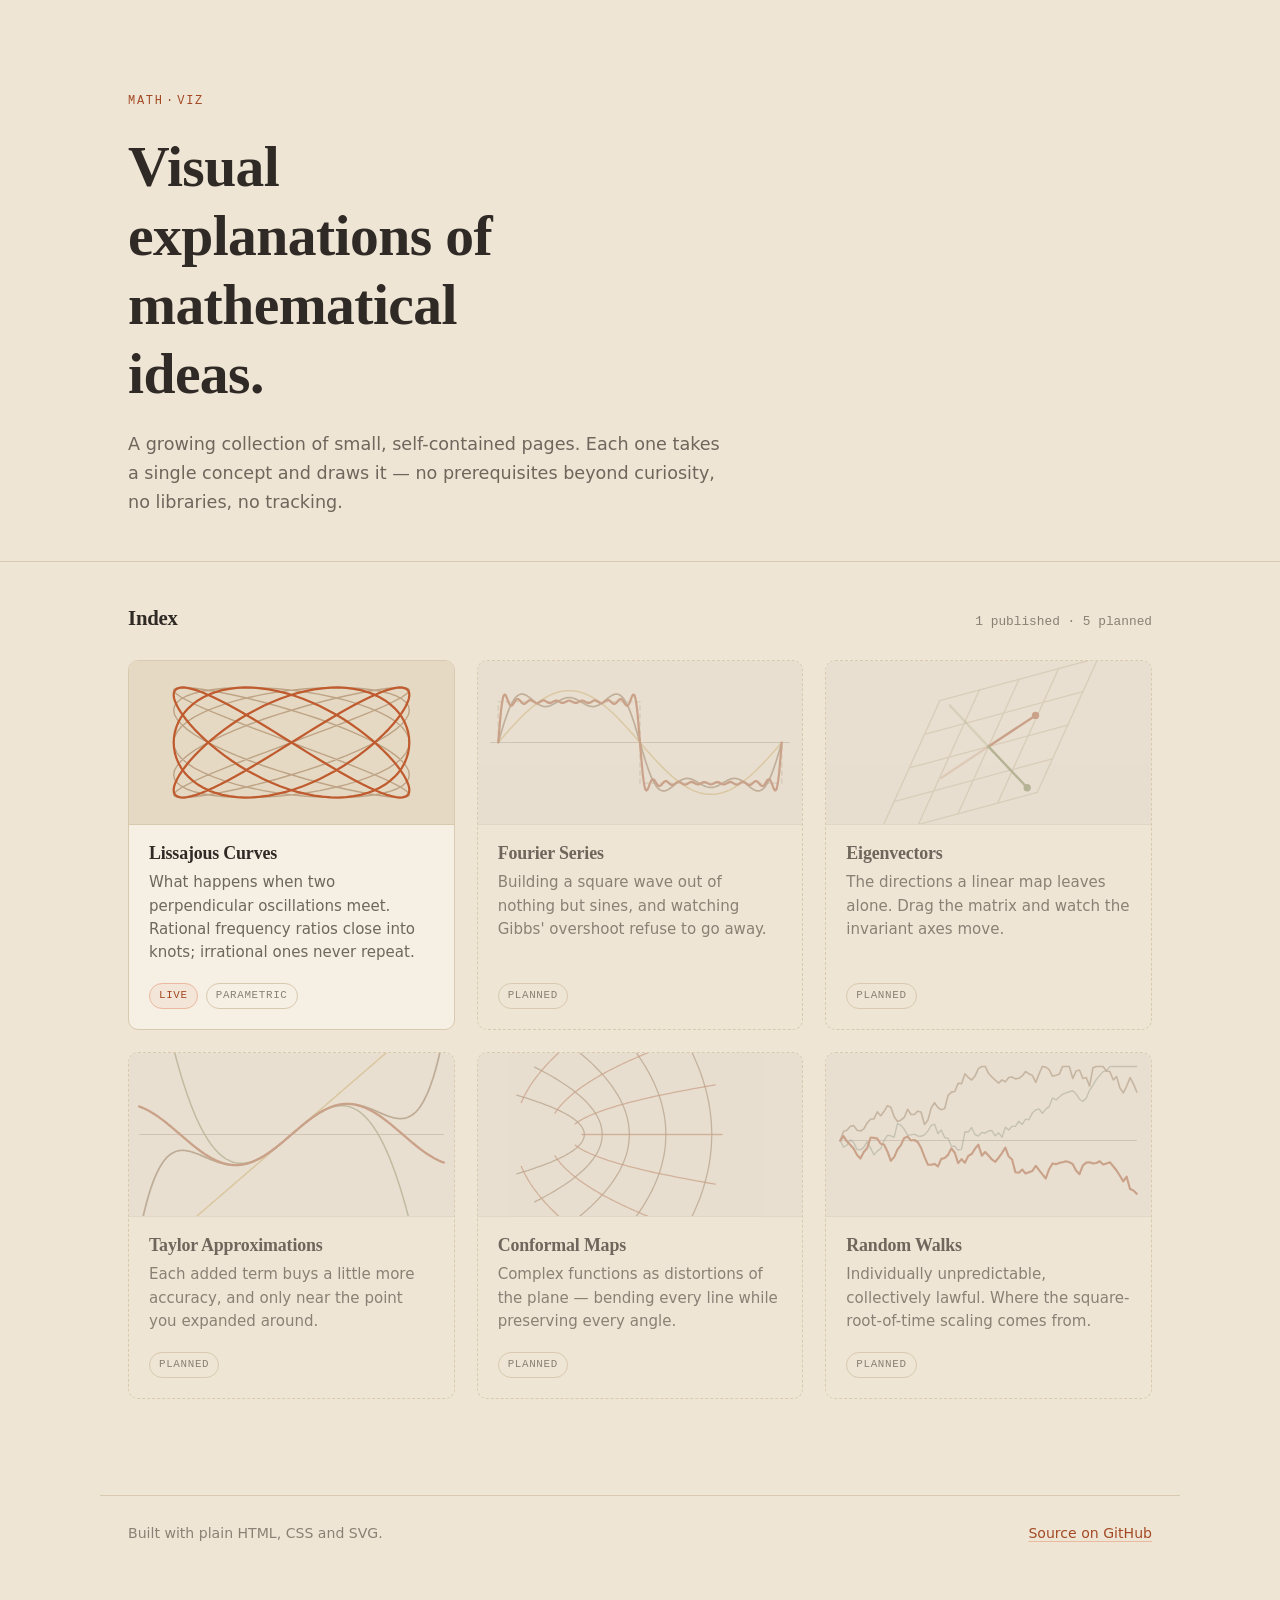
==== index.html @ d93e888b "Landing page, shared earth-tone theme, and first visualization Sets up the collection: a landing pag" ====
<!doctype html>
<html lang="en">
  <head>
    <meta charset="utf-8" />
    <meta name="viewport" content="width=device-width, initial-scale=1" />
    <title>math-viz — visual explanations of mathematical ideas</title>
    <meta
      name="description"
      content="A small collection of interactive visualizations of mathematical concepts."
    />
    <link rel="stylesheet" href="assets/theme.css" />
    <link
      rel="icon"
      href="data:image/svg+xml,<svg xmlns='http://www.w3.org/2000/svg' viewBox='0 0 32 32'><rect width='32' height='32' rx='7' fill='%23efe5d5'/><circle cx='16' cy='16' r='7.5' fill='none' stroke='%23bf5b2e' stroke-width='2.5'/></svg>"
    />
    <style>
      /* ---- masthead ---- */
      /* Use padding-block throughout: these elements are also .page, and a
         padding shorthand here would wipe out its horizontal gutter. */
      .masthead {
        padding-block: 92px 44px;
      }
      .eyebrow {
        font-family: var(--font-mono);
        font-size: 0.75rem;
        letter-spacing: 0.14em;
        text-transform: uppercase;
        color: var(--clay-600);
        margin: 0 0 20px;
      }
      .masthead h1 {
        font-size: clamp(2.4rem, 5.5vw, 3.6rem);
        max-width: 16ch;
      }
      .lede {
        max-width: 54ch;
        margin: 22px 0 0;
        font-size: 1.1rem;
        color: var(--ink-500);
      }

      .rule {
        border: 0;
        border-top: var(--border);
        margin: 0;
      }

      /* ---- index ---- */
      .index {
        padding-block: 44px 96px;
      }
      .section-head {
        display: flex;
        align-items: baseline;
        justify-content: space-between;
        gap: 16px;
        margin-bottom: 28px;
      }
      .section-head h2 {
        font-size: 1.3rem;
      }
      .count {
        font-family: var(--font-mono);
        font-size: 0.8rem;
        color: var(--ink-400);
      }

      .grid {
        display: grid;
        grid-template-columns: repeat(auto-fill, minmax(288px, 1fr));
        gap: 22px;
        list-style: none;
        margin: 0;
        padding: 0;
      }

      .card {
        display: flex;
        flex-direction: column;
        height: 100%;
        background: var(--sand-100);
        border: var(--border);
        border-radius: var(--radius);
        overflow: hidden;
        text-decoration: none;
        color: inherit;
        transition: border-color 140ms ease, box-shadow 140ms ease;
      }
      a.card:hover {
        border-color: var(--clay-400);
        box-shadow: var(--shadow-soft);
      }
      a.card:focus-visible {
        outline: 2px solid var(--clay-500);
        outline-offset: 3px;
      }

      .card img {
        display: block;
        width: 100%;
        height: auto;
        border-bottom: var(--border);
      }
      .card-body {
        padding: 18px 20px 20px;
        display: flex;
        flex-direction: column;
        gap: 7px;
        flex: 1;
      }
      .card h3 {
        font-size: 1.12rem;
      }
      .card p {
        margin: 0;
        font-size: 0.94rem;
        color: var(--ink-500);
        line-height: 1.55;
      }
      .tags {
        margin-top: auto;
        padding-top: 12px;
        display: flex;
        align-items: center;
        gap: 8px;
      }
      .tag {
        font-family: var(--font-mono);
        font-size: 0.68rem;
        letter-spacing: 0.06em;
        text-transform: uppercase;
        color: var(--ink-400);
        border: 1px solid var(--sand-400);
        border-radius: 999px;
        padding: 3px 9px;
      }
      .tag--live {
        color: var(--clay-600);
        border-color: var(--clay-200);
        background: rgba(191, 91, 46, 0.06);
      }

      /* Planned entries: same shape, deliberately quieter, not clickable. */
      .card--planned {
        background: transparent;
        border-style: dashed;
      }
      .card--planned img {
        opacity: 0.5;
        filter: saturate(0.7);
      }
      .card--planned h3 {
        color: var(--ink-500);
      }
      .card--planned p {
        color: var(--ink-400);
      }

      /* ---- footer ---- */
      .foot {
        border-top: var(--border);
        padding-block: 26px 60px;
        font-size: 0.88rem;
        color: var(--ink-400);
        display: flex;
        flex-wrap: wrap;
        gap: 6px 18px;
        justify-content: space-between;
      }

      @media (max-width: 640px) {
        .page {
          padding: 0 20px;
        }
        .masthead {
          padding-block: 60px 34px;
        }
        .grid {
          grid-template-columns: 1fr;
        }
      }
    </style>
  </head>
  <body>
    <header class="masthead page">
      <p class="eyebrow">math&#8202;·&#8202;viz</p>
      <h1>Visual explanations of mathematical ideas.</h1>
      <p class="lede">
        A growing collection of small, self-contained pages. Each one takes a
        single concept and draws it — no prerequisites beyond curiosity, no
        libraries, no tracking.
      </p>
    </header>

    <hr class="rule" />

    <main class="index page">
      <div class="section-head">
        <h2>Index</h2>
        <span class="count">1 published · 5 planned</span>
      </div>

      <ul class="grid">
        <li>
          <a class="card" href="lissajous/">
            <img
              src="assets/thumbs/lissajous.svg"
              alt="Two interlocking Lissajous curves"
              width="320"
              height="160"
            />
            <div class="card-body">
              <h3>Lissajous Curves</h3>
              <p>
                What happens when two perpendicular oscillations meet. Rational
                frequency ratios close into knots; irrational ones never repeat.
              </p>
              <div class="tags">
                <span class="tag tag--live">Live</span>
                <span class="tag">Parametric</span>
              </div>
            </div>
          </a>
        </li>

        <li>
          <div class="card card--planned">
            <img
              src="assets/thumbs/fourier.svg"
              alt="A square wave approximated by sine harmonics"
              width="320"
              height="160"
            />
            <div class="card-body">
              <h3>Fourier Series</h3>
              <p>
                Building a square wave out of nothing but sines, and watching
                Gibbs' overshoot refuse to go away.
              </p>
              <div class="tags"><span class="tag">Planned</span></div>
            </div>
          </div>
        </li>

        <li>
          <div class="card card--planned">
            <img
              src="assets/thumbs/eigen.svg"
              alt="A grid under a linear map with eigenvector directions marked"
              width="320"
              height="160"
            />
            <div class="card-body">
              <h3>Eigenvectors</h3>
              <p>
                The directions a linear map leaves alone. Drag the matrix and
                watch the invariant axes move.
              </p>
              <div class="tags"><span class="tag">Planned</span></div>
            </div>
          </div>
        </li>

        <li>
          <div class="card card--planned">
            <img
              src="assets/thumbs/taylor.svg"
              alt="Sine curve with successive polynomial approximations"
              width="320"
              height="160"
            />
            <div class="card-body">
              <h3>Taylor Approximations</h3>
              <p>
                Each added term buys a little more accuracy, and only near the
                point you expanded around.
              </p>
              <div class="tags"><span class="tag">Planned</span></div>
            </div>
          </div>
        </li>

        <li>
          <div class="card card--planned">
            <img
              src="assets/thumbs/conformal.svg"
              alt="A Cartesian grid warped by a complex map"
              width="320"
              height="160"
            />
            <div class="card-body">
              <h3>Conformal Maps</h3>
              <p>
                Complex functions as distortions of the plane — bending every
                line while preserving every angle.
              </p>
              <div class="tags"><span class="tag">Planned</span></div>
            </div>
          </div>
        </li>

        <li>
          <div class="card card--planned">
            <img
              src="assets/thumbs/randomwalk.svg"
              alt="Three random walks diverging from a zero line"
              width="320"
              height="160"
            />
            <div class="card-body">
              <h3>Random Walks</h3>
              <p>
                Individually unpredictable, collectively lawful. Where the
                square-root-of-time scaling comes from.
              </p>
              <div class="tags"><span class="tag">Planned</span></div>
            </div>
          </div>
        </li>
      </ul>
    </main>

    <footer class="foot page">
      <span>Built with plain HTML, CSS and SVG.</span>
      <span><a href="https://github.com/colecgulino/math-viz">Source on GitHub</a></span>
    </footer>
  </body>
</html>
---- assets/theme.css ----
/* ---------------------------------------------------------------
   math-viz shared theme
   Warm earth-tone design tokens. Import this from every page so the
   whole collection reads as one system.
   --------------------------------------------------------------- */

:root {
  /* --- Surfaces: sand, warm and low-contrast --- */
  --sand-100: #f6efe3;
  --sand-200: #efe5d5;
  --sand-300: #e6d9c4;
  --sand-400: #d9c9ae;
  --sand-500: #c9b593;

  /* --- Ink: warm greys, never pure black --- */
  --ink-900: #2f2a25;
  --ink-700: #4e463e;
  --ink-500: #6f665c;
  --ink-400: #8a8074;
  --ink-300: #a89d8e;

  /* --- Accent: burnt orange / terracotta --- */
  --clay-600: #a34a24;
  --clay-500: #bf5b2e;
  --clay-400: #d47342;
  --clay-200: #eab99e;

  /* --- Plot palette: warm tones for drawings & data ---
     Ordered for categorical use; each is legible on sand. */
  --plot-1: #bf5b2e; /* burnt orange  */
  --plot-2: #8c6239; /* umber         */
  --plot-3: #c99a2e; /* ochre         */
  --plot-4: #7d8447; /* olive         */
  --plot-5: #a8553f; /* brick         */
  --plot-6: #5f7161; /* sage          */
  --plot-7: #94643f; /* clay brown    */
  --plot-8: #6b5b4a; /* driftwood     */

  /* --- Semantic drawing roles --- */
  --grid-line: #d6c6ac;
  --axis-line: #9c8f7c;
  --curve: var(--plot-1);
  --curve-alt: var(--plot-4);

  /* --- Type --- */
  --font-display: "Iowan Old Style", "Palatino Linotype", Palatino,
    "Book Antiqua", Georgia, serif;
  --font-body: ui-sans-serif, system-ui, -apple-system, "Segoe UI", Inter,
    Helvetica, Arial, sans-serif;
  --font-mono: ui-monospace, SFMono-Regular, "SF Mono", Menlo, Consolas,
    monospace;

  /* --- Layout --- */
  --measure: 68ch;
  --page-max: 1080px;
  --radius: 10px;
  --border: 1px solid var(--sand-400);
  --shadow-soft: 0 1px 2px rgba(80, 60, 40, 0.05),
    0 8px 24px rgba(80, 60, 40, 0.06);
}

*,
*::before,
*::after {
  box-sizing: border-box;
}

html {
  -webkit-text-size-adjust: 100%;
}

body {
  margin: 0;
  background: var(--sand-200);
  color: var(--ink-700);
  font-family: var(--font-body);
  font-size: 17px;
  line-height: 1.65;
  -webkit-font-smoothing: antialiased;
  text-rendering: optimizeLegibility;
}

h1,
h2,
h3 {
  font-family: var(--font-display);
  color: var(--ink-900);
  font-weight: 600;
  letter-spacing: -0.01em;
  line-height: 1.2;
  margin: 0;
}

a {
  color: var(--clay-600);
  text-decoration-color: var(--clay-200);
  text-underline-offset: 3px;
}

a:hover {
  text-decoration-color: var(--clay-500);
}

code,
kbd {
  font-family: var(--font-mono);
  font-size: 0.9em;
}

.page {
  max-width: var(--page-max);
  margin: 0 auto;
  padding: 0 28px;
}

/* Respect users who ask for stillness. */
@media (prefers-reduced-motion: reduce) {
  *,
  *::before,
  *::after {
    animation-duration: 0.001ms !important;
    transition-duration: 0.001ms !important;
  }
}
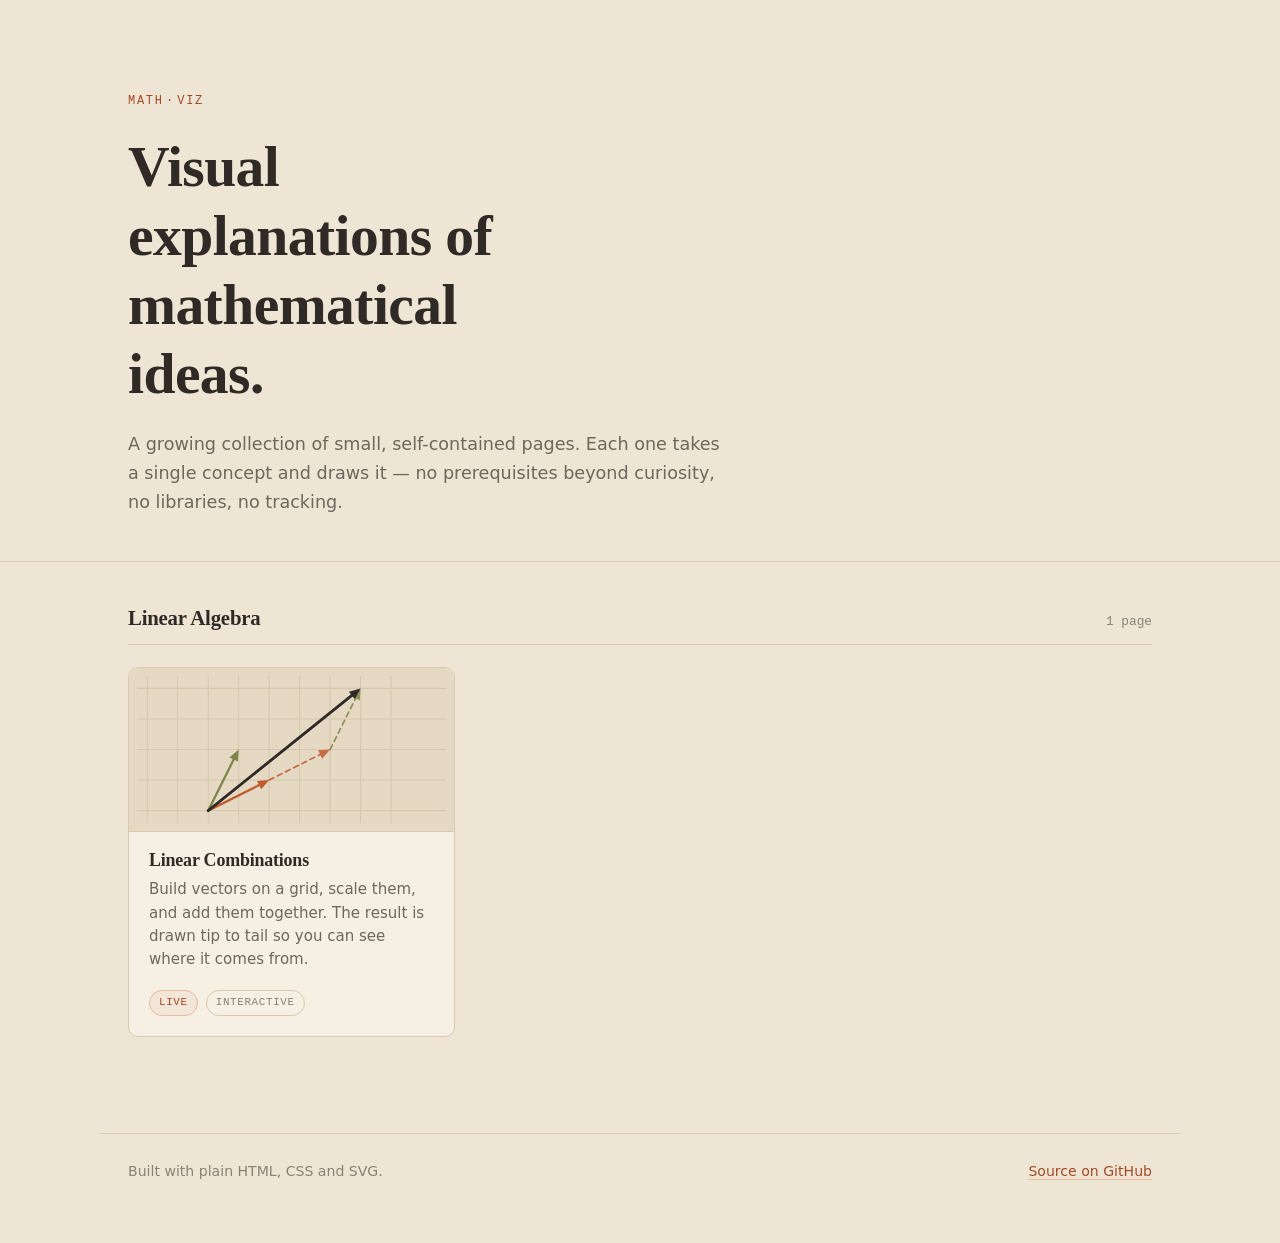
==== commit 7df91f76: "Replace placeholder index with Linear Algebra: Linear Combinations Drops the six placeholder cards a" ====
--- a/index.html
+++ b/index.html
@@ -49,12 +49,17 @@
       .index {
         padding-block: 44px 96px;
       }
+      .topic + .topic {
+        margin-top: 52px;
+      }
       .section-head {
         display: flex;
         align-items: baseline;
         justify-content: space-between;
         gap: 16px;
-        margin-bottom: 28px;
+        margin-bottom: 22px;
+        padding-bottom: 12px;
+        border-bottom: var(--border);
       }
       .section-head h2 {
         font-size: 1.3rem;
@@ -195,129 +200,37 @@
     <hr class="rule" />
 
     <main class="index page">
-      <div class="section-head">
-        <h2>Index</h2>
-        <span class="count">1 published · 5 planned</span>
-      </div>
-
-      <ul class="grid">
-        <li>
-          <a class="card" href="lissajous/">
-            <img
-              src="assets/thumbs/lissajous.svg"
-              alt="Two interlocking Lissajous curves"
-              width="320"
-              height="160"
-            />
-            <div class="card-body">
-              <h3>Lissajous Curves</h3>
-              <p>
-                What happens when two perpendicular oscillations meet. Rational
-                frequency ratios close into knots; irrational ones never repeat.
-              </p>
-              <div class="tags">
-                <span class="tag tag--live">Live</span>
-                <span class="tag">Parametric</span>
+      <section class="topic">
+        <div class="section-head">
+          <h2>Linear Algebra</h2>
+          <span class="count">1 page</span>
+        </div>
+
+        <ul class="grid">
+          <li>
+            <a class="card" href="linear-algebra/linear-combinations/">
+              <img
+                src="assets/thumbs/lincomb.svg"
+                alt="Two vectors on a grid combined tip to tail into a third"
+                width="320"
+                height="160"
+              />
+              <div class="card-body">
+                <h3>Linear Combinations</h3>
+                <p>
+                  Build vectors on a grid, scale them, and add them together.
+                  The result is drawn tip to tail so you can see where it comes
+                  from.
+                </p>
+                <div class="tags">
+                  <span class="tag tag--live">Live</span>
+                  <span class="tag">Interactive</span>
+                </div>
               </div>
-            </div>
-          </a>
-        </li>
-
-        <li>
-          <div class="card card--planned">
-            <img
-              src="assets/thumbs/fourier.svg"
-              alt="A square wave approximated by sine harmonics"
-              width="320"
-              height="160"
-            />
-            <div class="card-body">
-              <h3>Fourier Series</h3>
-              <p>
-                Building a square wave out of nothing but sines, and watching
-                Gibbs' overshoot refuse to go away.
-              </p>
-              <div class="tags"><span class="tag">Planned</span></div>
-            </div>
-          </div>
-        </li>
-
-        <li>
-          <div class="card card--planned">
-            <img
-              src="assets/thumbs/eigen.svg"
-              alt="A grid under a linear map with eigenvector directions marked"
-              width="320"
-              height="160"
-            />
-            <div class="card-body">
-              <h3>Eigenvectors</h3>
-              <p>
-                The directions a linear map leaves alone. Drag the matrix and
-                watch the invariant axes move.
-              </p>
-              <div class="tags"><span class="tag">Planned</span></div>
-            </div>
-          </div>
-        </li>
-
-        <li>
-          <div class="card card--planned">
-            <img
-              src="assets/thumbs/taylor.svg"
-              alt="Sine curve with successive polynomial approximations"
-              width="320"
-              height="160"
-            />
-            <div class="card-body">
-              <h3>Taylor Approximations</h3>
-              <p>
-                Each added term buys a little more accuracy, and only near the
-                point you expanded around.
-              </p>
-              <div class="tags"><span class="tag">Planned</span></div>
-            </div>
-          </div>
-        </li>
-
-        <li>
-          <div class="card card--planned">
-            <img
-              src="assets/thumbs/conformal.svg"
-              alt="A Cartesian grid warped by a complex map"
-              width="320"
-              height="160"
-            />
-            <div class="card-body">
-              <h3>Conformal Maps</h3>
-              <p>
-                Complex functions as distortions of the plane — bending every
-                line while preserving every angle.
-              </p>
-              <div class="tags"><span class="tag">Planned</span></div>
-            </div>
-          </div>
-        </li>
-
-        <li>
-          <div class="card card--planned">
-            <img
-              src="assets/thumbs/randomwalk.svg"
-              alt="Three random walks diverging from a zero line"
-              width="320"
-              height="160"
-            />
-            <div class="card-body">
-              <h3>Random Walks</h3>
-              <p>
-                Individually unpredictable, collectively lawful. Where the
-                square-root-of-time scaling comes from.
-              </p>
-              <div class="tags"><span class="tag">Planned</span></div>
-            </div>
-          </div>
-        </li>
-      </ul>
+            </a>
+          </li>
+        </ul>
+      </section>
     </main>
 
     <footer class="foot page">
--- a/assets/theme.css
+++ b/assets/theme.css
@@ -113,6 +113,211 @@
   padding: 0 28px;
 }
 
+/* ---------------------------------------------------------------
+   Shared page furniture
+   Anything that is also .page must set padding-block, never the
+   padding shorthand, or it wipes out the horizontal gutter above.
+   --------------------------------------------------------------- */
+
+.topbar {
+  padding-block: 26px;
+}
+.topbar a {
+  font-family: var(--font-mono);
+  font-size: 0.78rem;
+  letter-spacing: 0.06em;
+  text-transform: uppercase;
+  text-decoration: none;
+}
+.topbar a:hover {
+  text-decoration: underline;
+  text-underline-offset: 3px;
+}
+
+.intro {
+  padding-block: 8px 34px;
+}
+.intro h1 {
+  font-size: clamp(2rem, 4.5vw, 2.8rem);
+}
+.intro p {
+  max-width: var(--measure);
+  color: var(--ink-500);
+  margin: 18px 0 0;
+}
+
+/* Board on the left, controls on the right. */
+.stage {
+  display: grid;
+  grid-template-columns: minmax(0, 1fr) 316px;
+  gap: 26px;
+  align-items: start;
+  padding-bottom: 40px;
+}
+
+/* An inset drawing surface. */
+.plate {
+  background: var(--sand-100);
+  border: var(--border);
+  border-radius: var(--radius);
+  padding: 14px;
+}
+.plate svg {
+  display: block;
+  width: 100%;
+  height: auto;
+}
+
+.side {
+  display: flex;
+  flex-direction: column;
+  gap: 18px;
+}
+
+.panel {
+  background: var(--sand-100);
+  border: var(--border);
+  border-radius: var(--radius);
+  padding: 18px;
+}
+.panel h2 {
+  font-size: 0.76rem;
+  font-family: var(--font-mono);
+  font-weight: 500;
+  letter-spacing: 0.12em;
+  text-transform: uppercase;
+  color: var(--ink-400);
+  margin-bottom: 14px;
+}
+
+/* --- form controls --- */
+input[type="number"],
+input[type="text"] {
+  font-family: var(--font-mono);
+  font-size: 0.85rem;
+  color: var(--ink-900);
+  background: var(--sand-200);
+  border: 1px solid var(--sand-400);
+  border-radius: 6px;
+  padding: 4px 7px;
+  width: 100%;
+  min-width: 0;
+}
+input[type="number"]:focus-visible,
+input[type="text"]:focus-visible {
+  outline: 2px solid var(--clay-500);
+  outline-offset: 1px;
+}
+/* Spinners eat width in narrow fields; arrow keys still step. */
+input[type="number"]::-webkit-inner-spin-button,
+input[type="number"]::-webkit-outer-spin-button {
+  -webkit-appearance: none;
+  margin: 0;
+}
+input[type="number"] {
+  -moz-appearance: textfield;
+  appearance: textfield;
+}
+
+input[type="range"] {
+  -webkit-appearance: none;
+  appearance: none;
+  width: 100%;
+  height: 20px;
+  background: transparent;
+  cursor: pointer;
+}
+input[type="range"]::-webkit-slider-runnable-track {
+  height: 3px;
+  border-radius: 2px;
+  background: var(--sand-400);
+}
+input[type="range"]::-moz-range-track {
+  height: 3px;
+  border-radius: 2px;
+  background: var(--sand-400);
+}
+input[type="range"]::-webkit-slider-thumb {
+  -webkit-appearance: none;
+  appearance: none;
+  width: 14px;
+  height: 14px;
+  margin-top: -5.5px;
+  border-radius: 50%;
+  background: var(--clay-500);
+  border: 2px solid var(--sand-100);
+}
+input[type="range"]::-moz-range-thumb {
+  width: 14px;
+  height: 14px;
+  border: 2px solid var(--sand-100);
+  border-radius: 50%;
+  background: var(--clay-500);
+}
+input[type="range"]:focus-visible {
+  outline: 2px solid var(--clay-500);
+  outline-offset: 3px;
+  border-radius: 4px;
+}
+
+.btn {
+  font-family: var(--font-mono);
+  font-size: 0.78rem;
+  color: var(--ink-500);
+  background: transparent;
+  border: 1px solid var(--sand-400);
+  border-radius: 999px;
+  padding: 5px 12px;
+  cursor: pointer;
+  transition: border-color 120ms ease, color 120ms ease;
+}
+.btn:hover:not(:disabled) {
+  border-color: var(--clay-400);
+  color: var(--clay-600);
+}
+.btn:disabled {
+  opacity: 0.45;
+  cursor: default;
+}
+.btn:focus-visible {
+  outline: 2px solid var(--clay-500);
+  outline-offset: 2px;
+}
+
+/* Prose section beneath a figure. */
+.notes {
+  max-width: var(--measure);
+  border-top: var(--border);
+  padding-block: 32px 90px;
+}
+.notes h2 {
+  font-size: 1.2rem;
+  margin-bottom: 14px;
+}
+.notes p {
+  margin: 0 0 15px;
+}
+.notes .eq {
+  font-family: var(--font-mono);
+  font-size: 0.9rem;
+  background: var(--sand-100);
+  border: var(--border);
+  border-radius: var(--radius);
+  padding: 14px 18px;
+  margin: 0 0 18px;
+}
+
+@media (max-width: 860px) {
+  .stage {
+    grid-template-columns: 1fr;
+  }
+}
+@media (max-width: 640px) {
+  .page {
+    padding: 0 20px;
+  }
+}
+
 /* Respect users who ask for stillness. */
 @media (prefers-reduced-motion: reduce) {
   *,
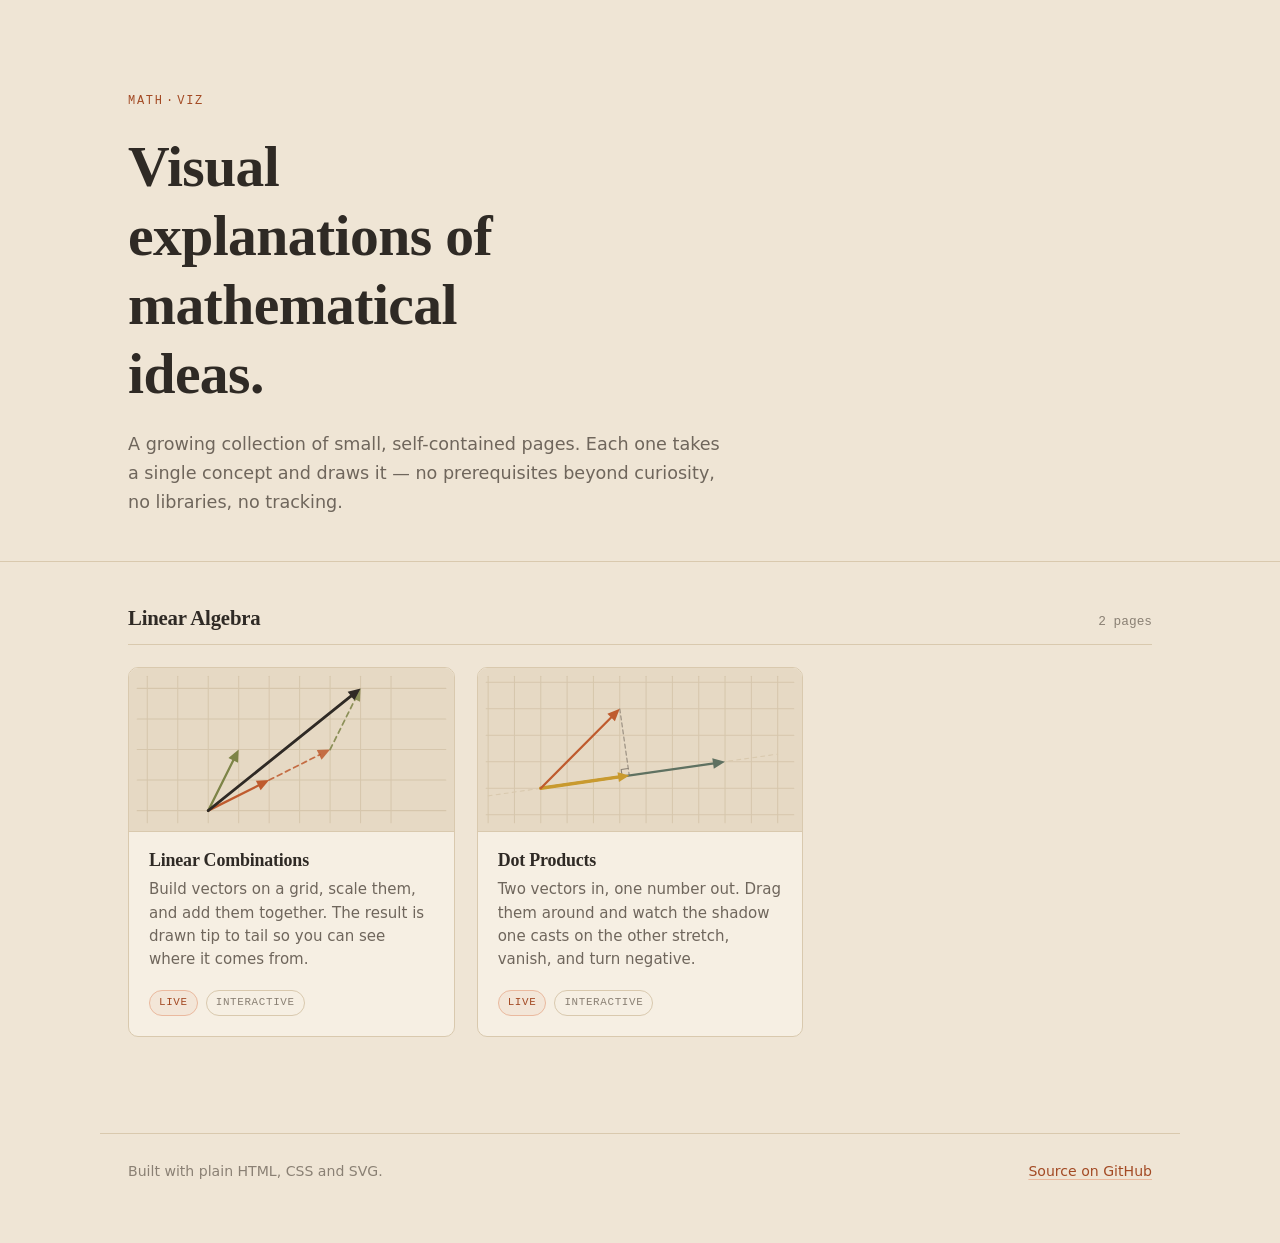
==== commit c4933055: "Add Dot Products to Linear Algebra A third page in the same shape as linear combinations: explainer," ====
--- a/index.html
+++ b/index.html
@@ -203,7 +203,7 @@
       <section class="topic">
         <div class="section-head">
           <h2>Linear Algebra</h2>
-          <span class="count">1 page</span>
+          <span class="count">2 pages</span>
         </div>
 
         <ul class="grid">
@@ -229,6 +229,29 @@
               </div>
             </a>
           </li>
+
+          <li>
+            <a class="card" href="linear-algebra/dot-products/">
+              <img
+                src="assets/thumbs/dotproduct.svg"
+                alt="One vector projected perpendicularly onto another, marking its shadow"
+                width="320"
+                height="160"
+              />
+              <div class="card-body">
+                <h3>Dot Products</h3>
+                <p>
+                  Two vectors in, one number out. Drag them around and watch
+                  the shadow one casts on the other stretch, vanish, and turn
+                  negative.
+                </p>
+                <div class="tags">
+                  <span class="tag tag--live">Live</span>
+                  <span class="tag">Interactive</span>
+                </div>
+              </div>
+            </a>
+          </li>
         </ul>
       </section>
     </main>
--- a/assets/theme.css
+++ b/assets/theme.css
@@ -284,11 +284,15 @@
   outline-offset: 2px;
 }
 
-/* Prose section beneath a figure. */
+/* Prose section beneath a figure. The measure goes on the children, not on
+   .notes itself — .notes is also .page, whose `margin: 0 auto` would centre
+   the whole block instead of leaving it aligned with the rest of the page. */
 .notes {
-  max-width: var(--measure);
   border-top: var(--border);
   padding-block: 32px 90px;
+}
+.notes > * {
+  max-width: var(--measure);
 }
 .notes h2 {
   font-size: 1.2rem;
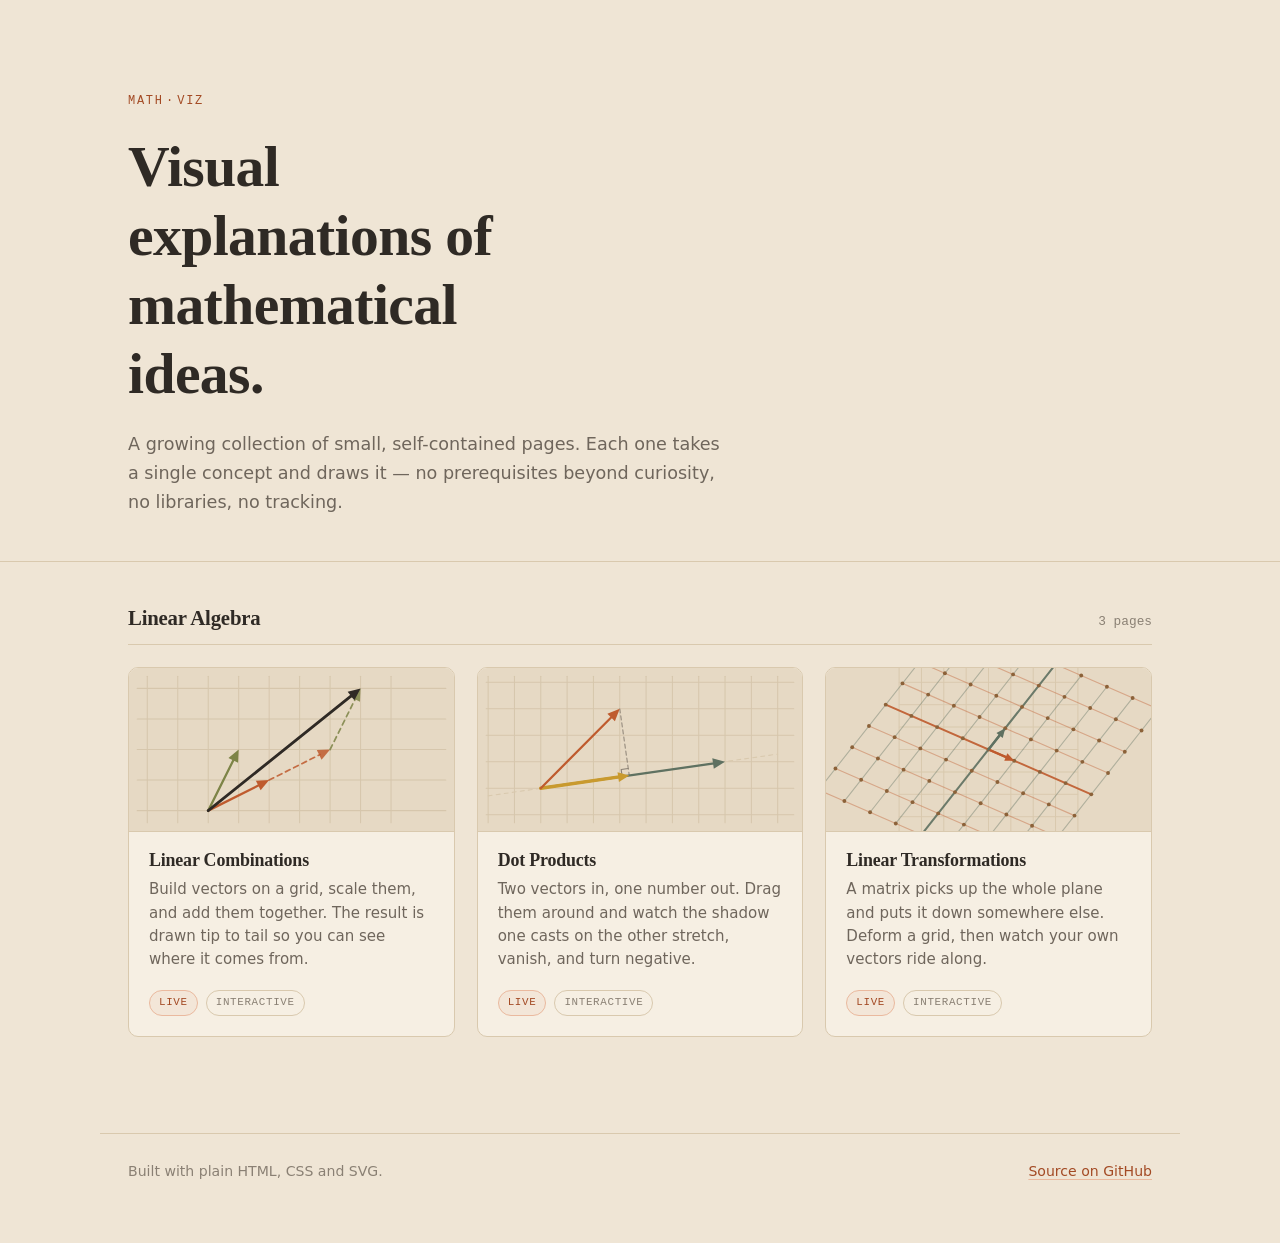
==== commit 64d15a6b: "Add Linear Transformations to Linear Algebra Opens by building the matrix out of the basis: a linear" ====
--- a/index.html
+++ b/index.html
@@ -203,7 +203,7 @@
       <section class="topic">
         <div class="section-head">
           <h2>Linear Algebra</h2>
-          <span class="count">2 pages</span>
+          <span class="count">3 pages</span>
         </div>
 
         <ul class="grid">
@@ -252,6 +252,28 @@
               </div>
             </a>
           </li>
+
+          <li>
+            <a class="card" href="linear-algebra/linear-transformations/">
+              <img
+                src="assets/thumbs/transformation.svg"
+                alt="A square grid with its sheared image laid over the top"
+                width="320"
+                height="160"
+              />
+              <div class="card-body">
+                <h3>Linear Transformations</h3>
+                <p>
+                  A matrix picks up the whole plane and puts it down somewhere
+                  else. Deform a grid, then watch your own vectors ride along.
+                </p>
+                <div class="tags">
+                  <span class="tag tag--live">Live</span>
+                  <span class="tag">Interactive</span>
+                </div>
+              </div>
+            </a>
+          </li>
         </ul>
       </section>
     </main>
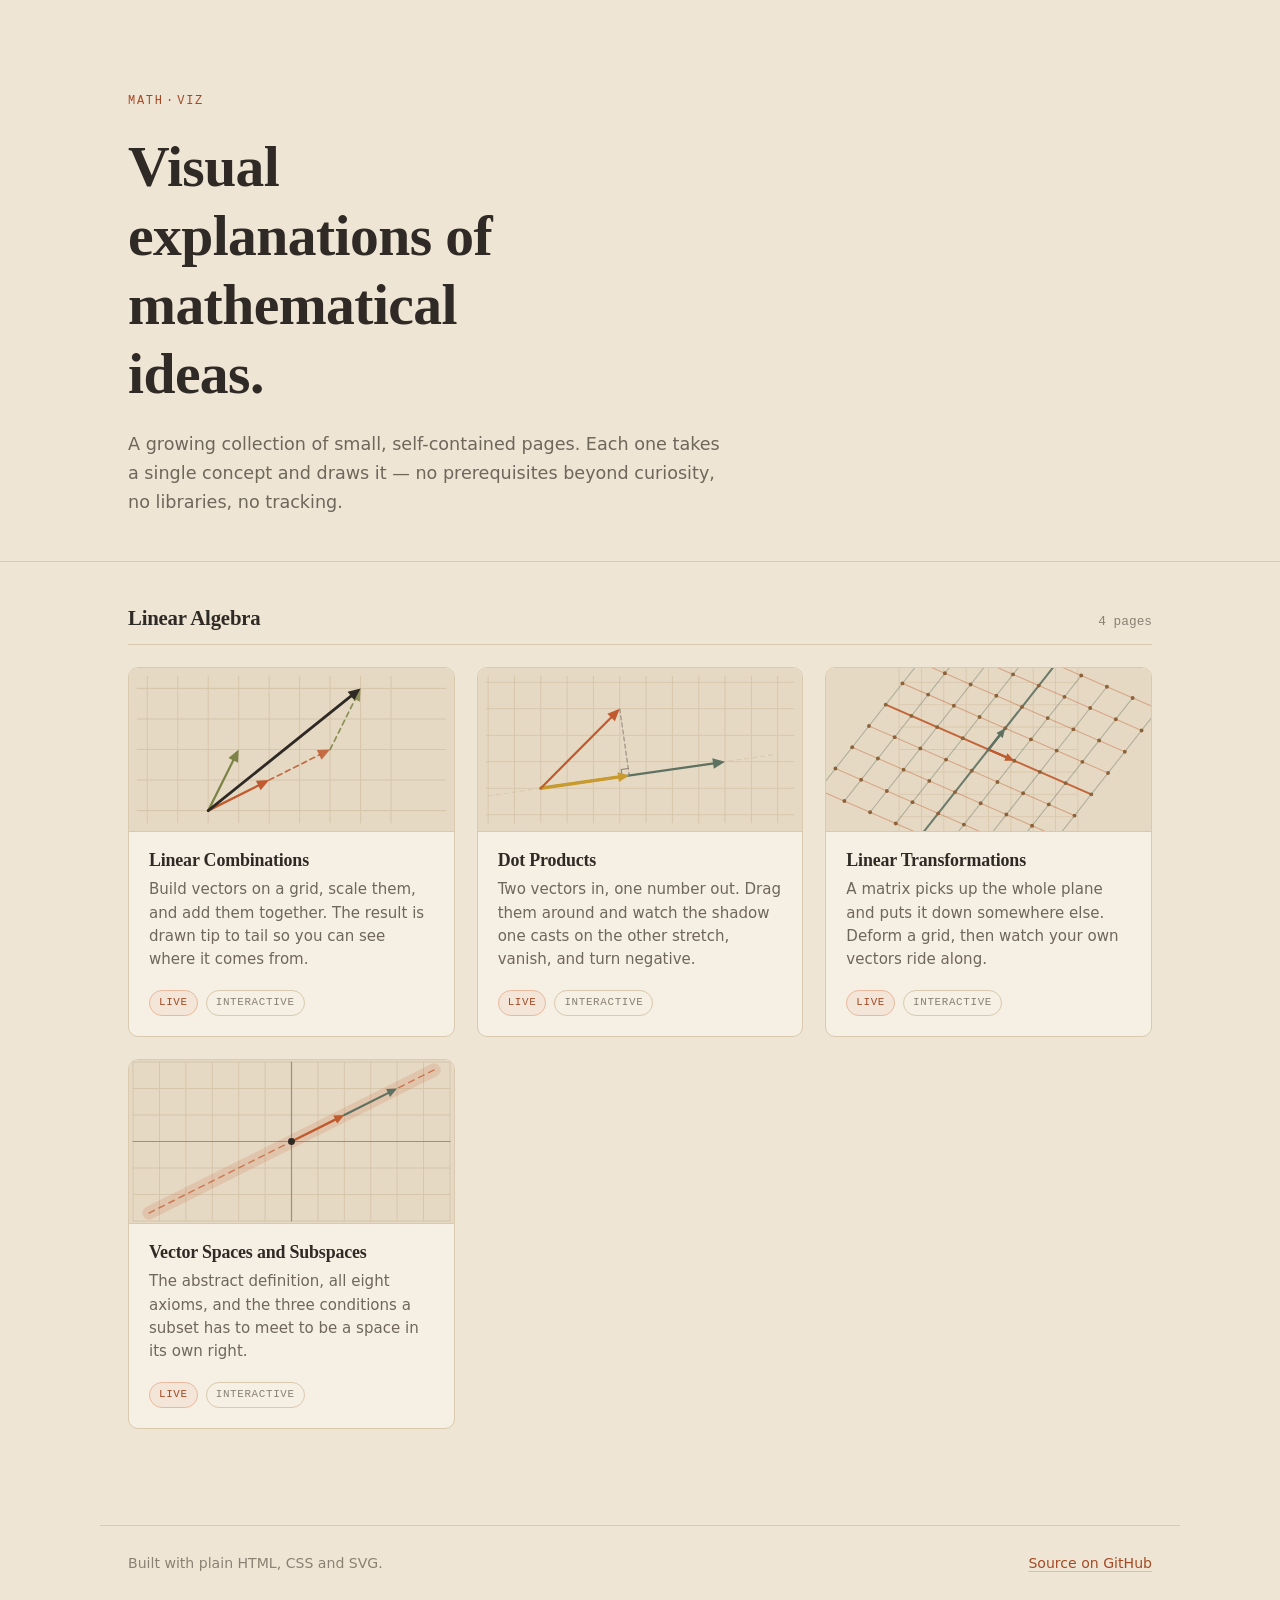
==== commit a0db7f50: "Add Vector Spaces and Subspaces The abstract definition, stated properly. A set V, a field F, and tw" ====
--- a/index.html
+++ b/index.html
@@ -203,7 +203,7 @@
       <section class="topic">
         <div class="section-head">
           <h2>Linear Algebra</h2>
-          <span class="count">3 pages</span>
+          <span class="count">4 pages</span>
         </div>
 
         <ul class="grid">
@@ -274,6 +274,29 @@
               </div>
             </a>
           </li>
+
+          <li>
+            <a class="card" href="linear-algebra/vector-spaces/">
+              <img
+                src="assets/thumbs/vectorspace.svg"
+                alt="A line through the origin highlighted inside the plane"
+                width="320"
+                height="160"
+              />
+              <div class="card-body">
+                <h3>Vector Spaces and Subspaces</h3>
+                <p>
+                  The abstract definition, all eight axioms, and the three
+                  conditions a subset has to meet to be a space in its own
+                  right.
+                </p>
+                <div class="tags">
+                  <span class="tag tag--live">Live</span>
+                  <span class="tag">Interactive</span>
+                </div>
+              </div>
+            </a>
+          </li>
         </ul>
       </section>
     </main>
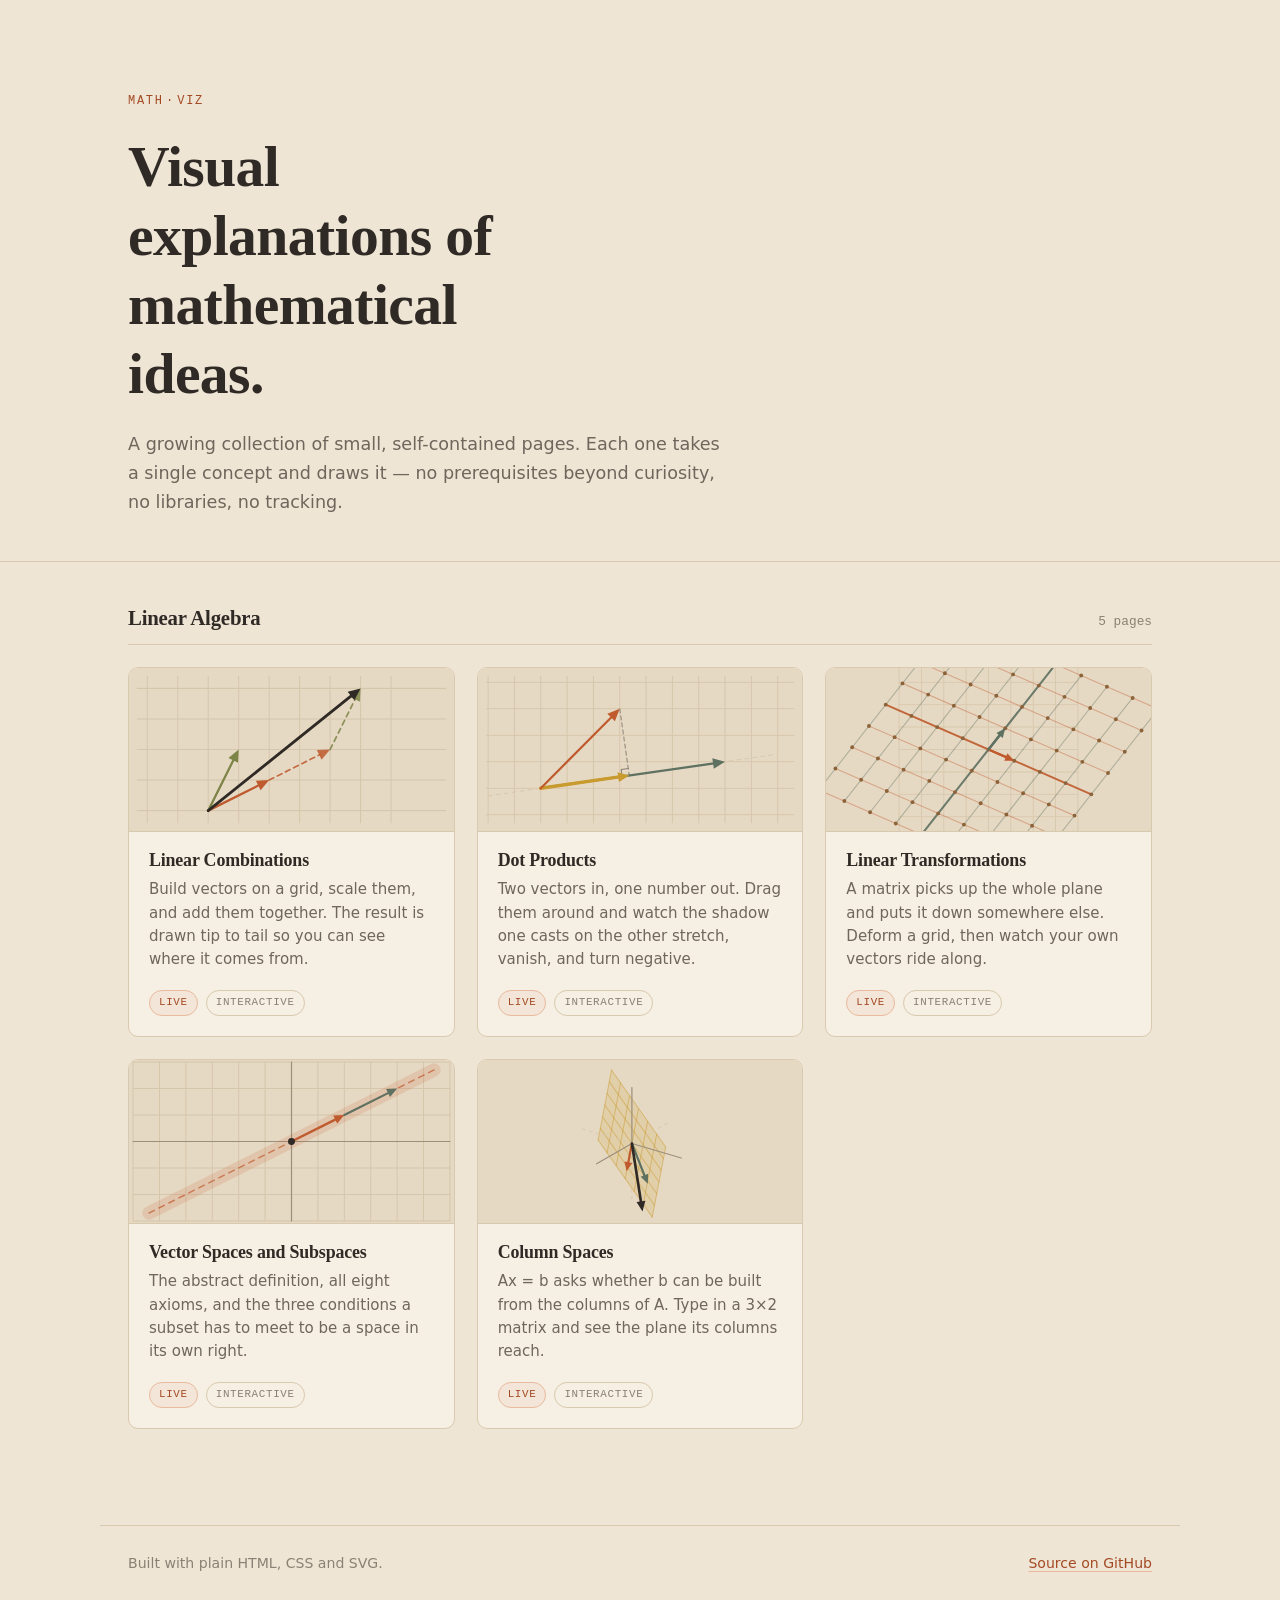
==== commit b2924c75: "Add Column Spaces" ====
--- a/index.html
+++ b/index.html
@@ -203,7 +203,7 @@
       <section class="topic">
         <div class="section-head">
           <h2>Linear Algebra</h2>
-          <span class="count">4 pages</span>
+          <span class="count">5 pages</span>
         </div>
 
         <ul class="grid">
@@ -289,6 +289,28 @@
                   The abstract definition, all eight axioms, and the three
                   conditions a subset has to meet to be a space in its own
                   right.
+                </p>
+                <div class="tags">
+                  <span class="tag tag--live">Live</span>
+                  <span class="tag">Interactive</span>
+                </div>
+              </div>
+            </a>
+          </li>
+
+          <li>
+            <a class="card" href="linear-algebra/column-spaces/">
+              <img
+                src="assets/thumbs/columnspace.svg"
+                alt="Two vectors in three dimensions with the plane they span"
+                width="320"
+                height="160"
+              />
+              <div class="card-body">
+                <h3>Column Spaces</h3>
+                <p>
+                  Ax = b asks whether b can be built from the columns of A.
+                  Type in a 3×2 matrix and see the plane its columns reach.
                 </p>
                 <div class="tags">
                   <span class="tag tag--live">Live</span>
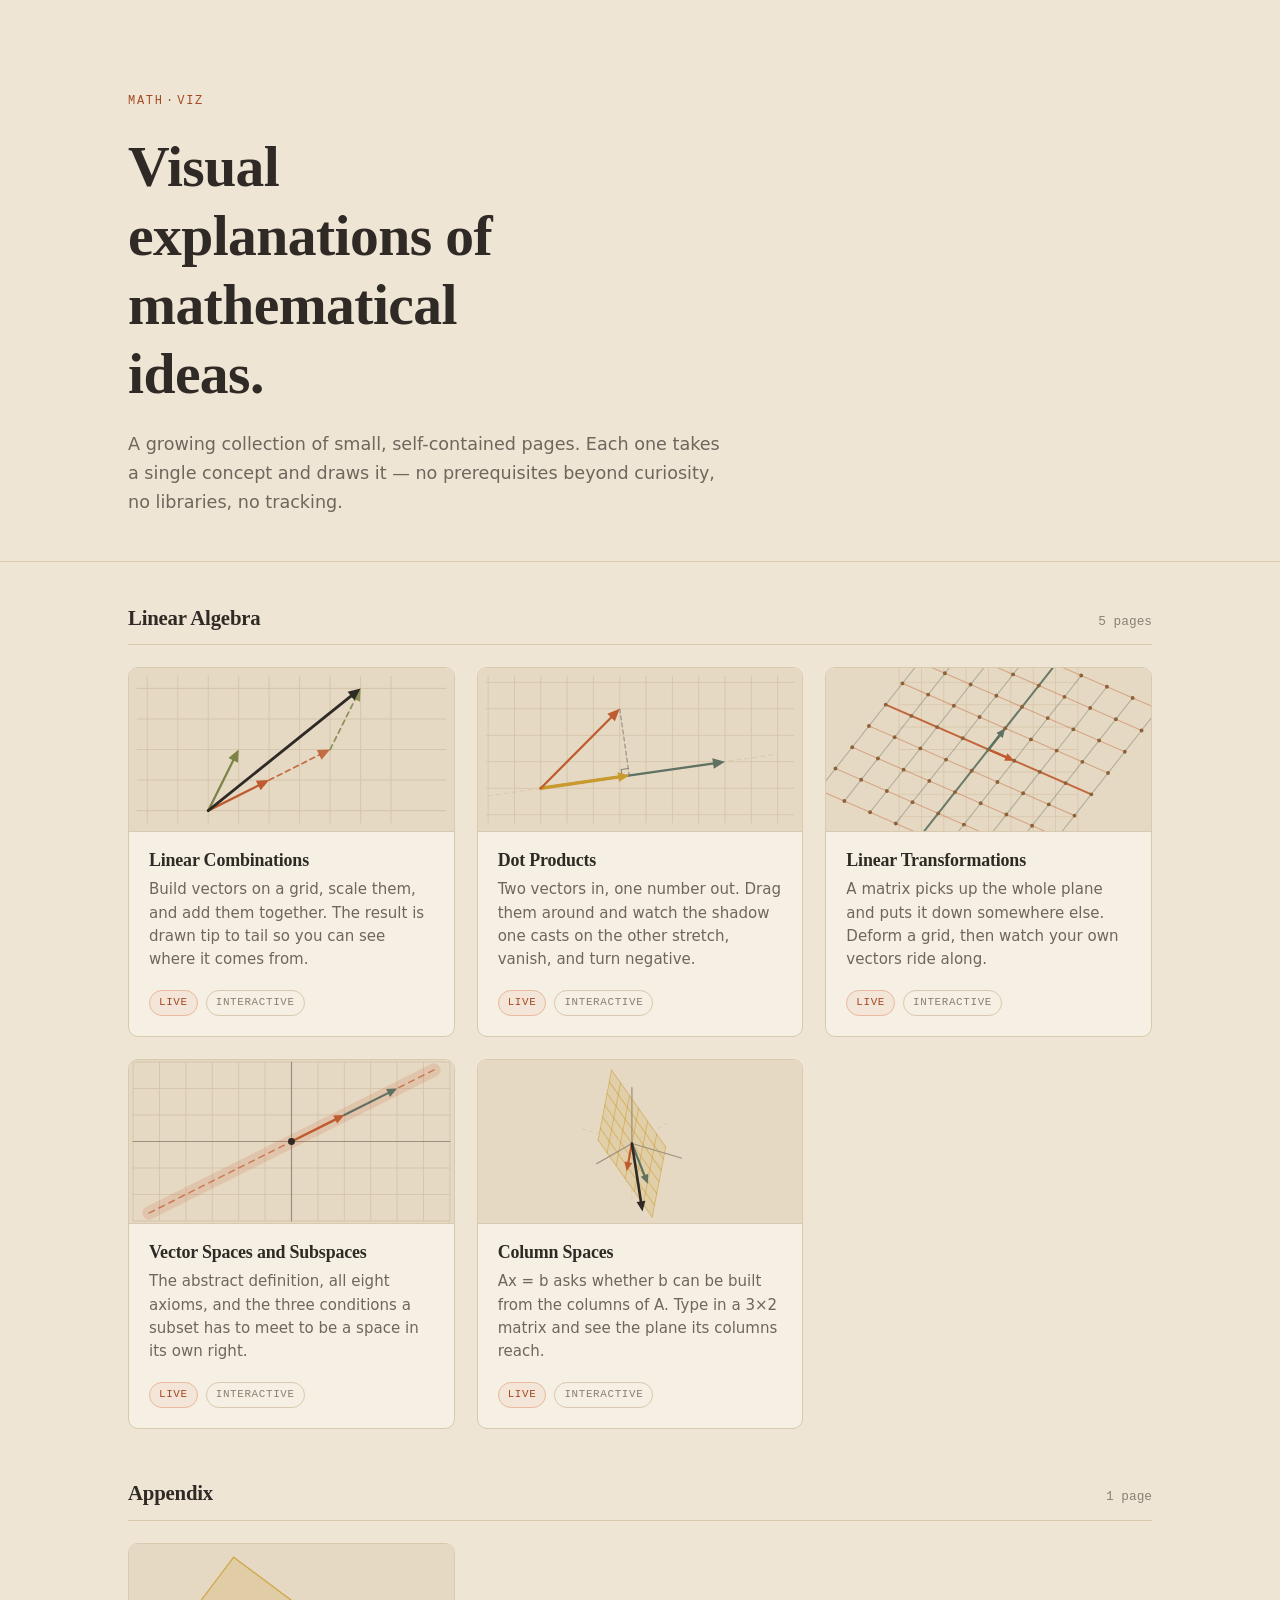
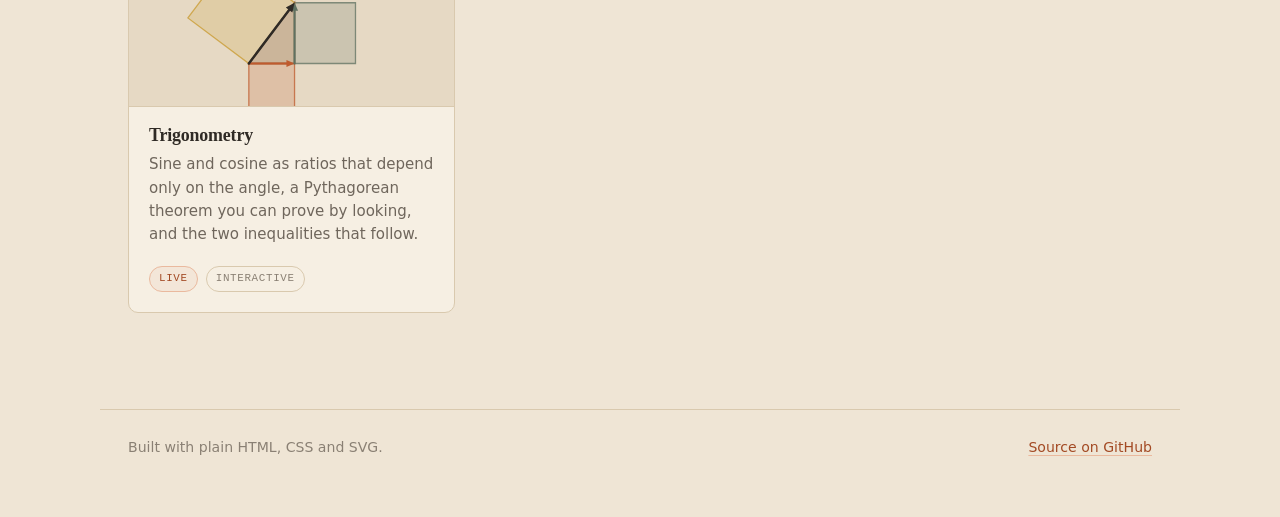
==== commit 89e74e1d: "Move the two inequalities into a new Appendix: Trigonometry Cauchy-Schwarz and the triangle inequali" ====
--- a/index.html
+++ b/index.html
@@ -321,6 +321,38 @@
           </li>
         </ul>
       </section>
+
+      <section class="topic">
+        <div class="section-head">
+          <h2>Appendix</h2>
+          <span class="count">1 page</span>
+        </div>
+
+        <ul class="grid">
+          <li>
+            <a class="card" href="appendix/trigonometry/">
+              <img
+                src="assets/thumbs/trigonometry.svg"
+                alt="A right triangle with squares built on all three of its sides"
+                width="320"
+                height="160"
+              />
+              <div class="card-body">
+                <h3>Trigonometry</h3>
+                <p>
+                  Sine and cosine as ratios that depend only on the angle, a
+                  Pythagorean theorem you can prove by looking, and the two
+                  inequalities that follow.
+                </p>
+                <div class="tags">
+                  <span class="tag tag--live">Live</span>
+                  <span class="tag">Interactive</span>
+                </div>
+              </div>
+            </a>
+          </li>
+        </ul>
+      </section>
     </main>
 
     <footer class="foot page">
